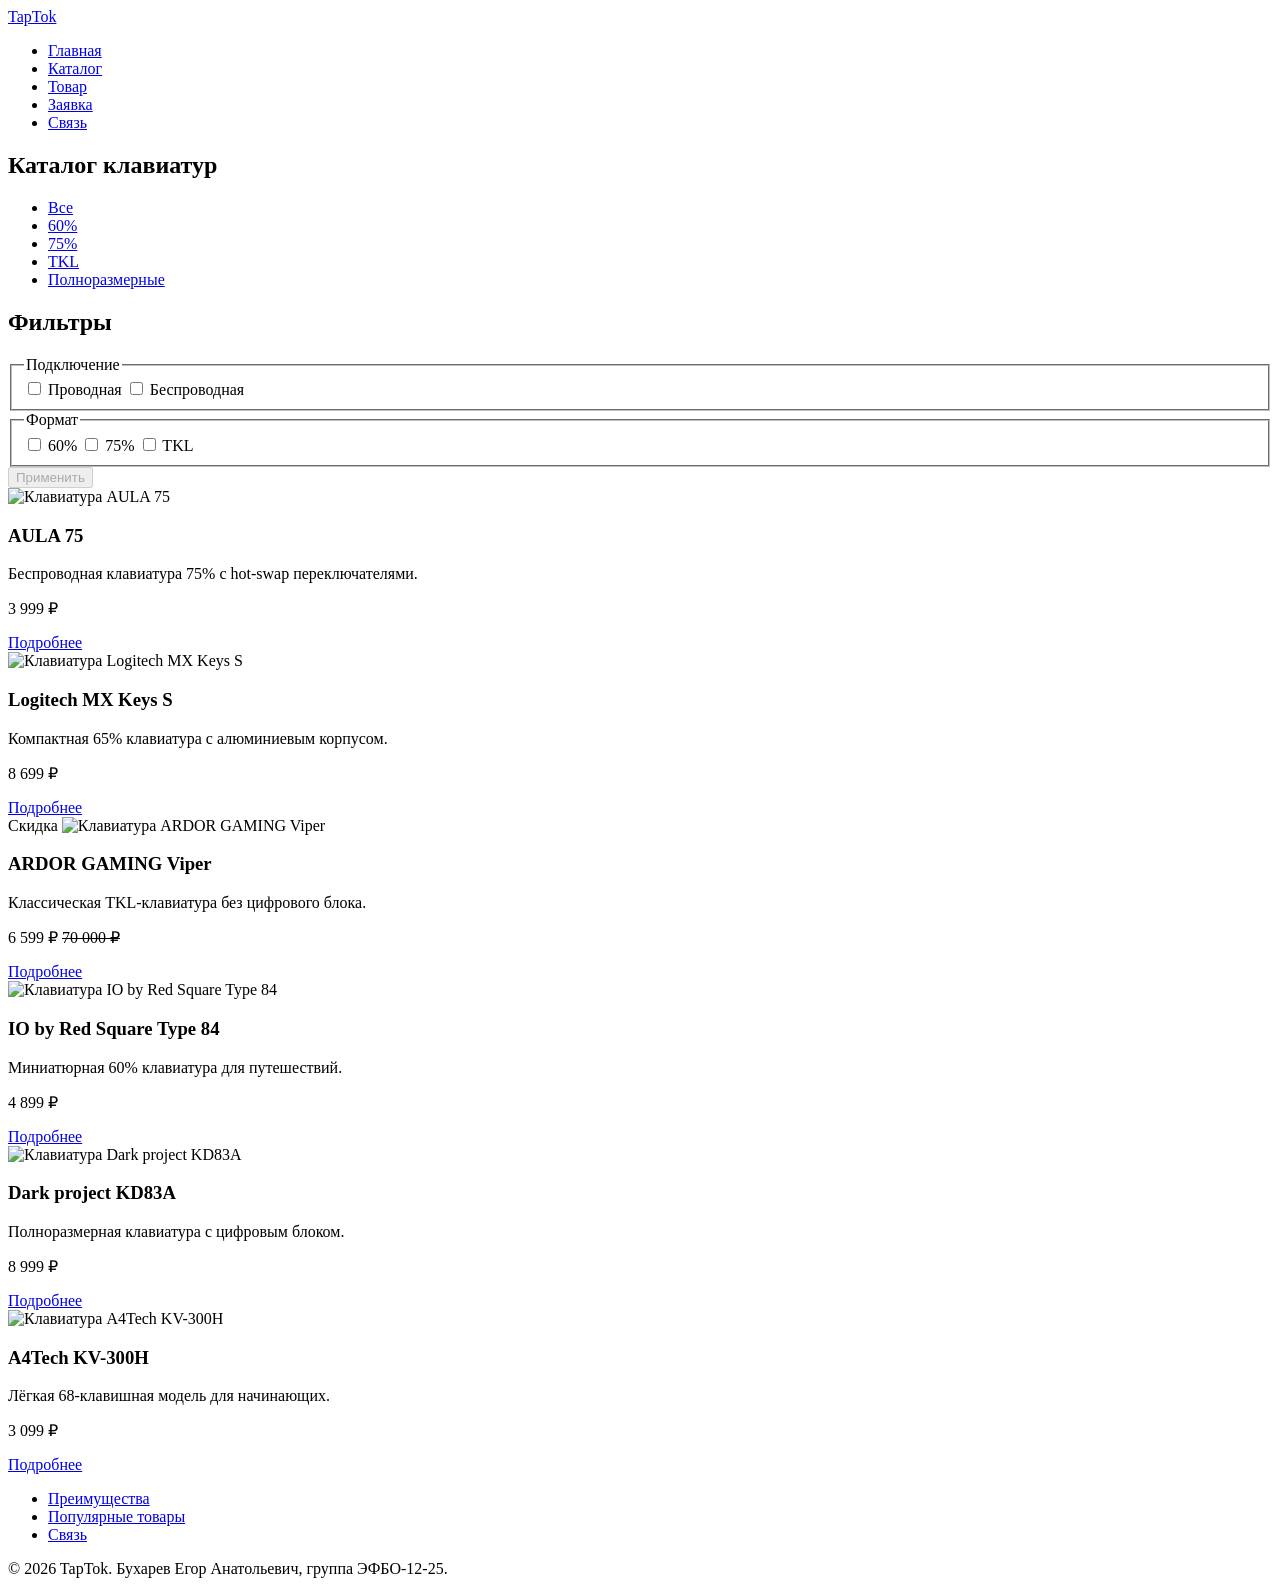
==== catalog.html @ 45977ce5 "Add files via upload" ====
<!DOCTYPE html>
<html lang="ru">
<head>
  <meta charset="UTF-8">
  <meta name="viewport" content="width=device-width, initial-scale=1.0">
  <title>Каталог — TapTok</title>
  <meta name="description" content="Каталог механических клавиатур TapTok.">
  <link rel="stylesheet" href="css/style.css">
</head>
<body>
  <header class="site-header">
    <div class="container site-header__inner">
      <a class="site-header__logo" href="index.html">TapTok</a>
      <nav class="site-nav">
        <ul class="site-nav__list">
          <li class="site-nav__item"><a class="site-nav__link" href="index.html">Главная</a></li>
          <li class="site-nav__item"><a class="site-nav__link site-nav__link--active" href="catalog.html">Каталог</a></li>
          <li class="site-nav__item"><a class="site-nav__link" href="product.html">Товар</a></li>
          <li class="site-nav__item"><a class="site-nav__link" href="order.html">Заявка</a></li>
          <li class="site-nav__item"><a class="site-nav__link" href="contacts.html">Связь</a></li>
        </ul>
      </nav>
    </div>
  </header>

  <main>
    <section class="section">
      <div class="container">
        <h1 class="section__title">Каталог клавиатур</h1>
        <ul class="categories">
          <li><a class="categories__link" href="catalog.html">Все</a></li>
          <li><a class="categories__link" href="catalog.html">60%</a></li>
          <li><a class="categories__link" href="catalog.html">75%</a></li>
          <li><a class="categories__link" href="catalog.html">TKL</a></li>
          <li><a class="categories__link" href="catalog.html">Полноразмерные</a></li>
        </ul>
        <div class="catalog-layout">
          <aside class="filter">
            <h2 class="filter__title">Фильтры</h2>
            <form action="#" method="get">
              <fieldset class="filter__group">
                <legend class="filter__legend">Подключение</legend>
                <label class="filter__label"><input type="checkbox" name="connection" value="wired"> Проводная</label>
                <label class="filter__label"><input type="checkbox" name="connection" value="wireless"> Беспроводная</label>
              </fieldset>
              <fieldset class="filter__group">
                <legend class="filter__legend">Формат</legend>
                <label class="filter__label"><input type="checkbox" name="size" value="60"> 60%</label>
                <label class="filter__label"><input type="checkbox" name="size" value="75"> 75%</label>
                <label class="filter__label"><input type="checkbox" name="size" value="tkl"> TKL</label>
              </fieldset>
              <button class="button" type="button" disabled>Применить</button>
            </form>
          </aside>
          <section class="catalog-layout__list">
            <div class="product-grid">
              <article class="product-card">
                <img class="product-card__image" src="images/AULA 75.jpg.webp" alt="Клавиатура AULA 75" width="420" height="220">
                <h3 class="product-card__title">AULA 75</h3>
                <p class="product-card__description">Беспроводная клавиатура 75% с hot-swap переключателями.</p>
                <p class="product-card__price">3 999 ₽</p>
                <a class="button product-card__button" href="product.html#aula-75">Подробнее</a>
              </article>
              <article class="product-card">
                <img class="product-card__image" src="images/Logitech MX Keys S.jpg" alt="Клавиатура Logitech MX Keys S" width="420" height="220">
                <h3 class="product-card__title">Logitech MX Keys S</h3>
                <p class="product-card__description">Компактная 65% клавиатура с алюминиевым корпусом.</p>
                <p class="product-card__price">8 699 ₽</p>
                <a class="button product-card__button" href="product.html#logitech-mx-keys-s">Подробнее</a>
              </article>
              <article class="product-card product-card--discount">
                <span class="product-card__badge product-card__badge--sale">Скидка</span>
                <img class="product-card__image" src="images/ARDOR GAMING Viper.jpg" alt="Клавиатура ARDOR GAMING Viper" width="420" height="220">
                <h3 class="product-card__title">ARDOR GAMING Viper</h3>
                <p class="product-card__description">Классическая TKL-клавиатура без цифрового блока.</p>
                <p class="product-card__price">6 599 ₽ <s class="product-card__price-old">70 000 ₽</s></p>
                <a class="button product-card__button" href="product.html#ardor-gaming-viper">Подробнее</a>
              </article>
              <article class="product-card">
                <img class="product-card__image" src="images/IO by Red Square Type 84.jpg" alt="Клавиатура IO by Red Square Type 84" width="420" height="220">
                <h3 class="product-card__title">IO by Red Square Type 84</h3>
                <p class="product-card__description">Миниатюрная 60% клавиатура для путешествий.</p>
                <p class="product-card__price">4 899 ₽</p>
                <a class="button product-card__button" href="product.html#io-red-square-type-84">Подробнее</a>
              </article>
              <article class="product-card">
                <img class="product-card__image" src="images/Dark project KD83A.jpg" alt="Клавиатура Dark project KD83A" width="420" height="220">
                <h3 class="product-card__title">Dark project KD83A</h3>
                <p class="product-card__description">Полноразмерная клавиатура с цифровым блоком.</p>
                <p class="product-card__price">8 999 ₽</p>
                <a class="button product-card__button" href="product.html#dark-project-kd83a">Подробнее</a>
              </article>
              <article class="product-card">
                <img class="product-card__image" src="images/A4Tech KV-300H.jpg" alt="Клавиатура A4Tech KV-300H" width="420" height="220">
                <h3 class="product-card__title">A4Tech KV-300H</h3>
                <p class="product-card__description">Лёгкая 68-клавишная модель для начинающих.</p>
                <p class="product-card__price">3 099 ₽</p>
                <a class="button product-card__button" href="product.html#a4tech-kv-300h">Подробнее</a>
              </article>
            </div>
          </section>
        </div>
      </div>
    </section>
  </main>

  <footer class="site-footer">
    <div class="container">
      <ul class="site-footer__list">
        <li><a class="site-footer__link" href="index.html#advantages">Преимущества</a></li>
        <li><a class="site-footer__link" href="index.html#popular">Популярные товары</a></li>
        <li><a class="site-footer__link" href="index.html#contacts">Связь</a></li>
      </ul>
      <p class="site-footer__copy">© 2026 TapTok. Бухарев Егор Анатольевич, группа ЭФБО-12-25.</p>
    </div>
  </footer>
</body>
</html>
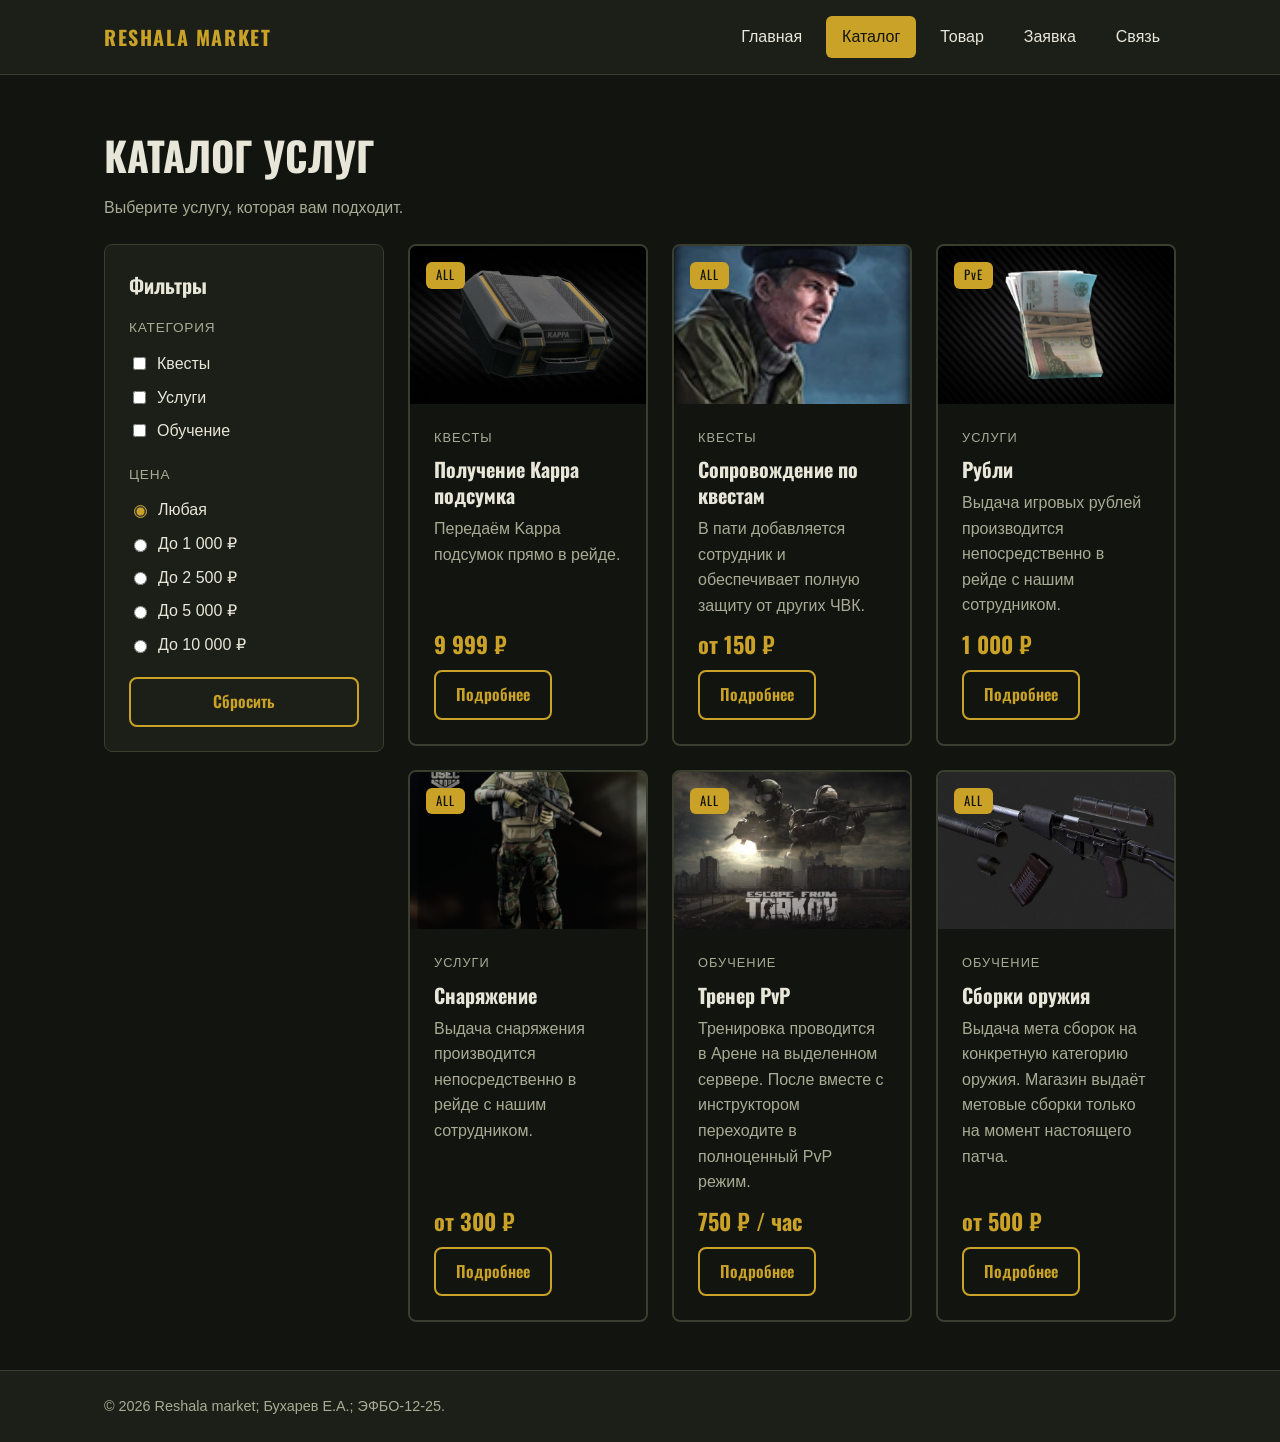
==== commit ac0f5c81: "Add files via upload" ====
--- a/catalog.html
+++ b/catalog.html
@@ -1,118 +1,372 @@
-<!DOCTYPE html>
-<html lang="ru">
-<head>
-  <meta charset="UTF-8">
-  <meta name="viewport" content="width=device-width, initial-scale=1.0">
-  <title>Каталог — TapTok</title>
-  <meta name="description" content="Каталог механических клавиатур TapTok.">
-  <link rel="stylesheet" href="css/style.css">
-</head>
-<body>
-  <header class="site-header">
-    <div class="container site-header__inner">
-      <a class="site-header__logo" href="index.html">TapTok</a>
-      <nav class="site-nav">
-        <ul class="site-nav__list">
-          <li class="site-nav__item"><a class="site-nav__link" href="index.html">Главная</a></li>
-          <li class="site-nav__item"><a class="site-nav__link site-nav__link--active" href="catalog.html">Каталог</a></li>
-          <li class="site-nav__item"><a class="site-nav__link" href="product.html">Товар</a></li>
-          <li class="site-nav__item"><a class="site-nav__link" href="order.html">Заявка</a></li>
-          <li class="site-nav__item"><a class="site-nav__link" href="contacts.html">Связь</a></li>
-        </ul>
-      </nav>
-    </div>
-  </header>
-
-  <main>
-    <section class="section">
-      <div class="container">
-        <h1 class="section__title">Каталог клавиатур</h1>
-        <ul class="categories">
-          <li><a class="categories__link" href="catalog.html">Все</a></li>
-          <li><a class="categories__link" href="catalog.html">60%</a></li>
-          <li><a class="categories__link" href="catalog.html">75%</a></li>
-          <li><a class="categories__link" href="catalog.html">TKL</a></li>
-          <li><a class="categories__link" href="catalog.html">Полноразмерные</a></li>
-        </ul>
-        <div class="catalog-layout">
-          <aside class="filter">
-            <h2 class="filter__title">Фильтры</h2>
-            <form action="#" method="get">
-              <fieldset class="filter__group">
-                <legend class="filter__legend">Подключение</legend>
-                <label class="filter__label"><input type="checkbox" name="connection" value="wired"> Проводная</label>
-                <label class="filter__label"><input type="checkbox" name="connection" value="wireless"> Беспроводная</label>
-              </fieldset>
-              <fieldset class="filter__group">
-                <legend class="filter__legend">Формат</legend>
-                <label class="filter__label"><input type="checkbox" name="size" value="60"> 60%</label>
-                <label class="filter__label"><input type="checkbox" name="size" value="75"> 75%</label>
-                <label class="filter__label"><input type="checkbox" name="size" value="tkl"> TKL</label>
-              </fieldset>
-              <button class="button" type="button" disabled>Применить</button>
-            </form>
-          </aside>
-          <section class="catalog-layout__list">
-            <div class="product-grid">
-              <article class="product-card">
-                <img class="product-card__image" src="images/AULA 75.jpg.webp" alt="Клавиатура AULA 75" width="420" height="220">
-                <h3 class="product-card__title">AULA 75</h3>
-                <p class="product-card__description">Беспроводная клавиатура 75% с hot-swap переключателями.</p>
-                <p class="product-card__price">3 999 ₽</p>
-                <a class="button product-card__button" href="product.html#aula-75">Подробнее</a>
-              </article>
-              <article class="product-card">
-                <img class="product-card__image" src="images/Logitech MX Keys S.jpg" alt="Клавиатура Logitech MX Keys S" width="420" height="220">
-                <h3 class="product-card__title">Logitech MX Keys S</h3>
-                <p class="product-card__description">Компактная 65% клавиатура с алюминиевым корпусом.</p>
-                <p class="product-card__price">8 699 ₽</p>
-                <a class="button product-card__button" href="product.html#logitech-mx-keys-s">Подробнее</a>
-              </article>
-              <article class="product-card product-card--discount">
-                <span class="product-card__badge product-card__badge--sale">Скидка</span>
-                <img class="product-card__image" src="images/ARDOR GAMING Viper.jpg" alt="Клавиатура ARDOR GAMING Viper" width="420" height="220">
-                <h3 class="product-card__title">ARDOR GAMING Viper</h3>
-                <p class="product-card__description">Классическая TKL-клавиатура без цифрового блока.</p>
-                <p class="product-card__price">6 599 ₽ <s class="product-card__price-old">70 000 ₽</s></p>
-                <a class="button product-card__button" href="product.html#ardor-gaming-viper">Подробнее</a>
-              </article>
-              <article class="product-card">
-                <img class="product-card__image" src="images/IO by Red Square Type 84.jpg" alt="Клавиатура IO by Red Square Type 84" width="420" height="220">
-                <h3 class="product-card__title">IO by Red Square Type 84</h3>
-                <p class="product-card__description">Миниатюрная 60% клавиатура для путешествий.</p>
-                <p class="product-card__price">4 899 ₽</p>
-                <a class="button product-card__button" href="product.html#io-red-square-type-84">Подробнее</a>
-              </article>
-              <article class="product-card">
-                <img class="product-card__image" src="images/Dark project KD83A.jpg" alt="Клавиатура Dark project KD83A" width="420" height="220">
-                <h3 class="product-card__title">Dark project KD83A</h3>
-                <p class="product-card__description">Полноразмерная клавиатура с цифровым блоком.</p>
-                <p class="product-card__price">8 999 ₽</p>
-                <a class="button product-card__button" href="product.html#dark-project-kd83a">Подробнее</a>
-              </article>
-              <article class="product-card">
-                <img class="product-card__image" src="images/A4Tech KV-300H.jpg" alt="Клавиатура A4Tech KV-300H" width="420" height="220">
-                <h3 class="product-card__title">A4Tech KV-300H</h3>
-                <p class="product-card__description">Лёгкая 68-клавишная модель для начинающих.</p>
-                <p class="product-card__price">3 099 ₽</p>
-                <a class="button product-card__button" href="product.html#a4tech-kv-300h">Подробнее</a>
-              </article>
-            </div>
-          </section>
-        </div>
-      </div>
-    </section>
-  </main>
-
-  <footer class="site-footer">
-    <div class="container">
-      <ul class="site-footer__list">
-        <li><a class="site-footer__link" href="index.html#advantages">Преимущества</a></li>
-        <li><a class="site-footer__link" href="index.html#popular">Популярные товары</a></li>
-        <li><a class="site-footer__link" href="index.html#contacts">Связь</a></li>
-      </ul>
-      <p class="site-footer__copy">© 2026 TapTok. Бухарев Егор Анатольевич, группа ЭФБО-12-25.</p>
-    </div>
-  </footer>
-</body>
-</html>
+<!doctype html>
+<html lang="ru">
+  <head>
+    <meta charset="UTF-8" />
+    <meta name="viewport" content="width=device-width, initial-scale=1.0" />
+    <title>Каталог — Reshala market</title>
+    <meta
+      name="description"
+      content="Каталог услуг для игроков Escape from Tarkov"
+    />
+    <!--показываем где брать стиль css и добавляем шрифты-->
+    <link rel="preconnect" href="https://fonts.googleapis.com" />
+    <link rel="preconnect" href="https://fonts.gstatic.com" crossorigin />
+    <link
+      href="https://fonts.googleapis.com/css2?family=Oswald:wght@500;700&display=swap"
+      rel="stylesheet"
+    />
+    <!--подключаем шрифт Oswald размр: 500*700-->
+    <link rel="stylesheet" href="css/style.css" />
+    <link rel="icon" href="images/favicon.svg" type="image/svg+xml" />
+  </head>
+  <body>
+    <!--создаём шапку сайта-->
+    <header class="site-header">
+      <div class="site-header__inner">
+        <a class="site-header__logo" href="index.html">Reshala market</a>
+        <nav class="site-nav" aria-label="Основное меню">
+          <!--лист пунктов меню-->
+          <ul class="site-nav__list">
+            <li class="site-nav__item">
+              <a class="site-nav__link" href="index.html">Главная</a>
+            </li>
+            <li class="site-nav__item">
+              <a class="site-nav__link site-nav__link--active" href="catalog.html" aria-current="page">Каталог</a>
+            </li>
+            <li class="site-nav__item">
+              <a class="site-nav__link" href="product.html">Товар</a>
+            </li>
+            <li class="site-nav__item">
+              <a class="site-nav__link" href="order.html">Заявка</a>
+            </li>
+            <li class="site-nav__item">
+              <a class="site-nav__link" href="contacts.html">Связь</a>
+            </li>
+          </ul>
+        </nav>
+      </div>
+    </header>
+
+    <main>
+      <section class="page-header">
+        <div class="page-container">
+          <h1 class="page-header__title">Каталог услуг</h1>
+          <p class="page-header__lead">
+            Выберите услугу, которая вам подходит.
+          </p>
+        </div>
+      </section>
+      <!-- фильтры -->
+      <div class="page-container">
+        <div class="catalog-layout">
+          <aside class="catalog-filters" aria-label="Фильтры каталога">
+            <h2 class="catalog-filters__title">Фильтры</h2>
+            <form action="#" method="get">
+              <fieldset class="catalog-filters__group">
+                <legend class="catalog-filters__legend">Категория</legend>
+                <label class="catalog-filters__option" for="filter-quests">
+                  <input
+                    class="catalog-filters__input"
+                    type="checkbox"
+                    id="filter-quests"
+                    name="category"
+                    value="quests"
+                  />
+                  Квесты
+                </label>
+                <label class="catalog-filters__option" for="filter-services">
+                  <input
+                    class="catalog-filters__input"
+                    type="checkbox"
+                    id="filter-services"
+                    name="category"
+                    value="services"
+                  />
+                  Услуги
+                </label>
+                <label class="catalog-filters__option" for="filter-study">
+                  <input
+                    class="catalog-filters__input"
+                    type="checkbox"
+                    id="filter-study"
+                    name="category"
+                    value="study"
+                  />
+                  Обучение
+                </label>
+              </fieldset>
+
+              <fieldset class="catalog-filters__group">
+                <legend class="catalog-filters__legend">Цена</legend>
+                <label class="catalog-filters__option" for="price-any">
+                  <input
+                    class="catalog-filters__input"
+                    type="radio"
+                    id="price-any"
+                    name="price"
+                    value="any"
+                    checked
+                  />
+                  Любая
+                </label>
+                <label class="catalog-filters__option" for="price-low">
+                  <input
+                    class="catalog-filters__input"
+                    type="radio"
+                    id="price-low"
+                    name="price"
+                    value="1000"
+                  />
+                  До 1 000 ₽
+                </label>
+                <label class="catalog-filters__option" for="price-med">
+                  <input
+                    class="catalog-filters__input"
+                    type="radio"
+                    id="price-med"
+                    name="price"
+                    value="2500"
+                  />
+                  До 2 500 ₽
+                </label>
+                <label class="catalog-filters__option" for="price-highh">
+                  <input
+                    class="catalog-filters__input"
+                    type="radio"
+                    id="price-highh"
+                    name="price"
+                    value="5000"
+                  />
+                  До 5 000 ₽
+                </label>
+                <label class="catalog-filters__option" for="price-vhigh">
+                  <input
+                    class="catalog-filters__input"
+                    type="radio"
+                    id="price-vhigh"
+                    name="price"
+                    value="10000"
+                  />
+                  До 10 000 ₽
+                </label>
+              </fieldset>
+
+              <div class="catalog-filters__actions">
+                <button class="button button--secondary" type="reset">
+                  Сбросить
+                </button>
+              </div>
+            </form>
+          </aside>
+
+          <div class="catalog-products">
+            <ul class="product-grid product-grid--catalog">
+              <!-- квесты --------------------------------------------------------------------- -->
+              <li
+                class="product-grid__item"
+                data-category="quests"
+                data-price="9999"
+              >
+                <article class="product-card">
+                  <span class="product-card__badge">ALL</span>
+                  <img
+                    class="product-card__image"
+                    src="images/kappa.jpg"
+                    alt="Контейнер Kappa"
+                    width="640"
+                    height="360"
+                    loading="lazy"
+                  />
+                  <div class="product-card__body">
+                    <p class="product-card__category">Квесты</p>
+                    <h3 class="product-card__title">
+                      Получение Kappa подсумка
+                    </h3>
+                    <p class="product-card__description">
+                      Передаём Kappa подсумок прямо в рейде.
+                    </p>
+                    <p class="product-card__price">9 999 ₽</p>
+                    <a
+                      class="button button--secondary product-card__button"
+                      href="product.html#kappa"
+                      >Подробнее</a
+                    >
+                  </div>
+                </article>
+              </li>
+
+              <li
+                class="product-grid__item"
+                data-category="quests"
+                data-price="150"
+              >
+                <article class="product-card">
+                  <span class="product-card__badge">ALL</span>
+                  <img
+                    class="product-card__image"
+                    src="images/quest_store.png"
+                    alt="Смотритель, проводник по квестам"
+                    width="640"
+                    height="360"
+                    loading="lazy"
+                  />
+                  <div class="product-card__body">
+                    <p class="product-card__category">Квесты</p>
+                    <h3 class="product-card__title">Сопровождение по квестам</h3>
+                    <p class="product-card__description">
+                      В пати добавляется сотрудник и обеспечивает полную защиту
+                      от других ЧВК.
+                    </p>
+                    <p class="product-card__price">от 150 ₽</p>
+                    <a
+                      class="button button--secondary product-card__button"
+                      href="product.html#quests"
+                      >Подробнее</a
+                    >
+                  </div>
+                </article>
+              </li>
+              <!-- услуги ------------------------------------------------------------------------- -->
+              <li
+                class="product-grid__item"
+                data-category="services"
+                data-price="1000"
+              >
+                <article class="product-card">
+                  <span class="product-card__badge">PvE</span>
+                  <img
+                    class="product-card__image"
+                    src="images/rub.png"
+                    alt="Рублики"
+                    width="640"
+                    height="360"
+                    loading="lazy"
+                  />
+                  <div class="product-card__body">
+                    <p class="product-card__category">Услуги</p>
+                    <h3 class="product-card__title">Рубли</h3>
+                    <p class="product-card__description">
+                      Выдача игровых рублей производится непосредственно в рейде
+                      с нашим сотрудником.
+                    </p>
+                    <p class="product-card__price">1 000 ₽</p>
+                    <a
+                      class="button button--secondary product-card__button"
+                      href="product.html#rubles"
+                      >Подробнее</a
+                    >
+                  </div>
+                </article>
+              </li>
+
+              <li
+                class="product-grid__item"
+                data-category="services"
+                data-price="300"
+              >
+                <article class="product-card">
+                  <span class="product-card__badge">ALL</span>
+                  <img
+                    class="product-card__image"
+                    src="images/gear.png"
+                    alt="Гиры"
+                    width="640"
+                    height="360"
+                    loading="lazy"
+                  />
+                  <div class="product-card__body">
+                    <p class="product-card__category">Услуги</p>
+                    <h3 class="product-card__title">Снаряжение</h3>
+                    <p class="product-card__description">
+                      Выдача снаряжения производится непосредственно в рейде с
+                      нашим сотрудником.
+                    </p>
+                    <p class="product-card__price">от 300 ₽</p>
+                    <a
+                      class="button button--secondary product-card__button"
+                      href="product.html#gear"
+                      >Подробнее</a
+                    >
+                  </div>
+                </article>
+              </li>
+              <!-- обучение ---------------------------------------------------------------------- -->
+              <li
+                class="product-grid__item"
+                data-category="study"
+                data-price="750"
+              >
+                <article class="product-card">
+                  <span class="product-card__badge">ALL</span>
+                  <img
+                    class="product-card__image"
+                    src="images/pvp.jpg"
+                    alt="PvP"
+                    width="640"
+                    height="360"
+                    loading="lazy"
+                  />
+                  <div class="product-card__body">
+                    <p class="product-card__category">Обучение</p>
+                    <h3 class="product-card__title">Тренер PvP</h3>
+                    <p class="product-card__description">
+                      Тренировка проводится в Арене на выделенном сервере. После вместе с инструктором переходите в полноценный PvP режим.
+                    </p>
+                    <p class="product-card__price">750 ₽ / час</p>
+                    <a
+                      class="button button--secondary product-card__button"
+                      href="product.html#pvp"
+                      >Подробнее</a
+                    >
+                  </div>
+                </article>
+              </li>
+
+              <li
+                class="product-grid__item"
+                data-category="study"
+                data-price="500"
+              >
+                <article class="product-card">
+                  <span class="product-card__badge">ALL</span>
+                  <img
+                    class="product-card__image"
+                    src="images/gun.jpeg"
+                    alt="сборки"
+                    width="640"
+                    height="360"
+                    loading="lazy"
+                  />
+                  <div class="product-card__body">
+                    <p class="product-card__category">Обучение</p>
+                    <h3 class="product-card__title">Сборки оружия</h3>
+                    <p class="product-card__description">
+                      Выдача мета сборок на конкретную категорию оружия. Магазин
+                      выдаёт метовые сборки только на момент настоящего патча.
+                    </p>
+                    <p class="product-card__price">от 500 ₽</p>
+                    <a
+                      class="button button--secondary product-card__button"
+                      href="product.html#builds"
+                      >Подробнее</a
+                    >
+                  </div>
+                </article>
+              </li>
+            </ul>
+          </div>
+        </div>
+      </div>
+    </main>
+
+    <footer class="site-footer">
+      <!--подвал-->
+      <div class="site-footer__inner">
+        <p class="site-footer__text">
+          © 2026 Reshala market; Бухарев Е.А.; ЭФБО-12-25.
+        </p>
+      </div>
+    </footer>
+    <script src="js/main.js"></script>
+  </body>
+</html>
--- a/css/style.css
+++ b/css/style.css
@@ -0,0 +1,868 @@
+:root {
+  --color-bg: #12140f;
+  --color-surface: #1c1f17;
+  --color-text: #e8e6d9;
+  --color-primary: #c9a227;
+  --color-primary-dark: #a88519;
+  --color-on-primary: #12140f;
+  --color-border: #3a3e2e;
+  --color-muted: #a9ab95;
+  --color-danger: #c0392b;
+  --space-sm: 8px;
+  --space-md: 16px;
+  --space-lg: 24px;
+  --space-xl: 48px;
+  --radius-sm: 6px;
+  --radius-md: 8px;
+  --font-heading: "Oswald", "Arial Narrow", sans-serif;
+}
+
+*,
+*::before,
+*::after {
+  box-sizing: border-box;
+}
+/*растягиваем пространство меж шапкой и подвалом*/
+main {
+  flex: 1;
+}
+
+body {
+  display: flex;
+  flex-direction: column; /*выстовляем flex-ы в колонку*/
+  min-height: 100vh;
+  margin: 0;
+  font-family: Arial, sans-serif;
+  line-height: 1.6;
+  background-color: var(--color-bg);
+  color: var(--color-text);
+}
+
+a {
+  color: var(--color-primary);
+}
+/* видимый контур у любой ссылки при выборе клавишей Tab */
+a:focus-visible {
+  outline: 2px solid var(--color-primary);
+  outline-offset: 3px;
+}
+/* шрифт для заголовков, кнопок */
+h1,
+h2,
+h3,
+.site-header__logo,
+.button {
+  font-family: var(--font-heading);
+}
+/*шапка*/
+.site-header {
+  background-color: var(--color-surface);
+  border-bottom: 1px solid var(--color-border); /*разделительная линия меж шапкой и основной стр*/
+}
+
+.site-header__inner {
+  display: flex;
+  flex-wrap: wrap;
+  align-items: center;
+  justify-content: space-between; /*раскидываем по краям(лого слева, меню справа)*/
+  gap: var(--space-lg);
+  max-width: 1120px;
+  margin: 0 auto;
+  padding: var(--space-md) var(--space-lg);
+}
+/*создаём лого*/
+.site-header__logo {
+  font-size: 1.25rem;
+  font-weight: 800;
+  text-transform: uppercase; /*все буквы заглавные*/
+  letter-spacing: 0.08em;
+  text-decoration: none; /*убираем подчёркивание у ссылки*/
+}
+/*разделы*/
+.site-nav__list {
+  display: flex; /*пункты меню в одну строчку*/
+  flex-wrap: wrap;
+  gap: var(--space-sm);
+  margin: 0;
+  padding: 0;
+  list-style: none; /*убираем маркеры списка*/
+}
+/*ссылки разделов*/
+.site-nav__link {
+  display: block; /*превращаем ссылку в блок: отступы со всех сторон + область нажатия больше*/
+  padding: var(--space-sm) var(--space-md);
+  border-radius: var(--radius-sm); /*скруглённый радиус блока*/
+  color: var(--color-text);
+  text-decoration: none;
+}
+/*hover - состояние, когда курсор над элементом*/
+.site-nav__link:hover {
+  background-color: var(--color-primary);
+  color: var(--color-on-primary);
+}
+/*оформление подвала*/
+.site-footer {
+  background-color: var(--color-surface);
+  border-top: 1px solid var(--color-border); /*полоска меж main и подвалом*/
+}
+/*выравнивание подвала и оформление*/
+.site-footer__inner {
+  max-width: 1120px;
+  margin: 0 auto;
+  padding: var(--space-lg); /*даём пространство*/
+  display: flex; /* текст и меню в одну строку */
+  flex-wrap: wrap;
+  align-items: center;
+  justify-content: space-between;
+}
+/*шаманим над текстом в подвале */
+.site-footer__text {
+  margin: 0;
+  color: var(--color-muted);
+  font-size: 0.9rem; /*размер текста*/
+}
+/* список ссылок в подвале */
+.site-footer__list {
+  display: flex;
+  flex-wrap: wrap;
+  gap: var(--space-md);
+  margin: 0;
+  padding: 0;
+  list-style: none;
+}
+
+.site-footer__link {
+  color: var(--color-muted);
+  text-decoration: none;
+}
+
+.site-footer__link:hover {
+  color: var(--color-primary);
+  text-decoration: underline;
+}
+/* плавная прокрутка к якорям */
+html {
+  scroll-behavior: smooth;
+}
+/* общий контейнер */
+.page-container {
+  max-width: 1120px;
+  margin: 0 auto;
+  padding: 0 var(--space-lg);
+}
+
+.hero__title {
+  max-width: 680px;
+  margin: 0 0 var(--space-md);
+  font-size: 3rem;
+  font-weight: 700;
+  line-height: 1.2;
+  text-transform: uppercase; /* все буквы заглавные */
+  letter-spacing: 0.02em;
+}
+
+.hero__text {
+  max-width: 560px;
+  margin: 0 0 var(--space-lg);
+  color: var(--color-muted);
+  font-size: 1.1rem;
+}
+/* flexbox */
+.hero__actions {
+  display: flex;
+  flex-wrap: wrap; /* кнопки переносятся, если не хватает места */
+  gap: var(--space-md);
+}
+/* кнопки */
+.button {
+  display: inline-block;
+  padding: 10px 20px;
+  border: 2px solid var(--color-primary);
+  border-radius: var(--radius-md);
+  font-size: 1rem;
+  line-height: 1.6;
+  font-weight: 600;
+  transition:
+    background-color 0.4s ease,
+    color 0.2s ease;
+  text-decoration: none;
+  cursor: pointer;
+}
+/* кнопка без заливки */
+.button--secondary {
+  background-color: transparent;
+  color: var(--color-primary);
+}
+
+.button--secondary:hover {
+  background-color: var(--color-primary);
+  color: var(--color-on-primary);
+}
+/* видимый фокус при навигации клавишей Tab */
+.button:focus-visible {
+  outline: 2px solid var(--color-text);
+  outline-offset: 3px;
+}
+.hero {
+  position: relative; /*делает блок основным местом отч=счёта для элементов с absolute*/
+  overflow: hidden; /*обрезка всего, что не входит в блок*/
+  padding: 120px 0; /*размер блока*/
+  background-color: var(--color-bg); /*на всякий, если видео не загрузит*/
+  border-bottom: 1px solid var(--color-border);
+}
+/* выравнивание и рястягиваем видео */
+.hero__video {
+  position: absolute;
+  top: 0;
+  left: 0;
+  z-index: 0;
+  width: 100%;
+  height: 100%;
+  object-fit: cover; /*обрезка лишнего и заполняет всю область*/
+}
+/*создаём виртуальный блок для затемнения видео*/
+.hero::before {
+  content: "";
+  position: absolute;
+  inset: 0;
+  z-index: 1;
+  background: linear-gradient(
+    90deg,
+    rgba(18, 20, 15, 0.92) 0%,
+    /*затемнение видео*/ rgba(18, 20, 15, 0.6) 60%,
+    rgba(18, 20, 15, 0.3) 100%
+  );
+}
+/* слой главного текста hero */
+.hero__content {
+  position: relative;
+  z-index: 2;
+}
+/* обычный раздел страницы */
+.section {
+  padding: var(--space-xl) 0;
+}
+
+.section__title {
+  margin: 0 0 var(--space-sm);
+  font-size: 2rem;
+  text-transform: uppercase; /*капс*/
+}
+
+.section__lead {
+  margin: 0 0 var(--space-lg);
+  color: var(--color-muted);
+}
+/* сетка карточек преимуществ */
+.advantages {
+  display: grid;
+  grid-template-columns: repeat(auto-fit, minmax(350px, 1fr));
+  gap: var(--space-lg);
+  margin: 0;
+  padding: 0;
+  list-style: none;
+}
+/* блок карточки преимущества */
+.advantage {
+  padding: var(--space-lg);
+  border: 1px solid var(--color-border); /* тонкая рамка */
+  border-top: 3px solid var(--color-primary);
+  border-radius: var(--radius-md); /* скругление углов */
+  background-color: var(--color-surface);
+}
+/*отступы внутри блока*/
+.advantage__title {
+  margin: 0 0 var(--space-sm);
+  font-size: 1.25rem;
+}
+/*убираем отступы текста*/
+.advantage__text {
+  margin: 0;
+  color: var(--color-muted);
+}
+/* вариант раздела с другим фоном */
+.section--alt {
+  background-color: var(--color-surface);
+  border-block: 1px solid var(--color-border);
+}
+/* сетка карточек услуг */
+.product-grid {
+  display: grid;
+  grid-template-columns: repeat(auto-fill, minmax(280px, 1fr));
+  gap: var(--space-lg);
+  margin: 0;
+  padding: 0;
+  list-style: none;
+}
+/* сетка карточек в каталоге */
+.product-grid--catalog {
+  grid-template-columns: repeat(auto-fill, minmax(220px, 1fr));
+}
+/* пункт списка тянется на всю высоту ячейки сетки */
+.product-grid__item {
+  display: flex;
+}
+/* карточка услуги */
+.product-card {
+  position: relative; /* точка отсчёта для бейджа */
+  display: flex;
+  flex-direction: column; /* картинка сверху, текст под ней */
+  width: 100%;
+  overflow: hidden; /* углы картинки обрезаются по скруглению карточки */
+  border: 2px solid var(--color-border);
+  border-radius: var(--radius-md);
+  background-color: var(--color-bg);
+  transition:
+    transform 0.4s ease,
+    border-color 0.2s ease;
+}
+
+.product-card:hover {
+  transform: translateY(-4px);
+  border-color: var(--color-primary);
+}
+
+.product-card__image {
+  width: 100%;
+  height: auto;
+  aspect-ratio: 3 / 2;
+  object-fit: cover;
+}
+
+.product-card__body {
+  display: flex;
+  flex: 1;
+  flex-direction: column;
+  gap: var(--space-sm);
+  padding: var(--space-lg);
+}
+
+.product-card__category {
+  margin: 0;
+  color: var(--color-muted);
+  font-size: 0.8rem;
+  text-transform: uppercase;
+  letter-spacing: 0.08em;
+}
+
+.product-card__title {
+  margin: 0;
+  font-size: 1.25rem;
+  line-height: 1.3;
+}
+
+.product-card__description {
+  flex: 1;
+  margin: 0;
+  color: var(--color-muted);
+}
+
+.product-card__price {
+  margin: 0;
+  color: var(--color-primary);
+  font-family: var(--font-heading);
+  font-size: 1.4rem;
+  font-weight: 700;
+}
+
+.product-card__button {
+  align-self: flex-start;
+}
+/* бейдж поверх картинки */
+.product-card__badge {
+  position: absolute; /* вынимаем из потока, ставим по координатам */
+  top: var(--space-md); /* 16px от верха карточки */
+  left: var(--space-md); /* 16px от левого края */
+  z-index: 2;
+  padding: 3px 10px;
+  border-radius: var(--radius-sm);
+  background-color: var(--color-primary);
+  color: var(--color-on-primary);
+  font-family: var(--font-heading);
+  font-size: 0.8rem;
+  letter-spacing: 0.08em;
+}
+/* блок контактов */
+.contact-box {
+  display: flex;
+  flex-wrap: wrap;
+  align-items: center; /* центрируем */
+  justify-content: space-between; /* текст слева, кнопка справа */
+  gap: var(--space-md);
+  padding: var(--space-lg);
+  border: 1px solid var(--color-border);
+  border-left: 3px solid var(--color-primary);
+  border-radius: var(--radius-md);
+  background-color: var(--color-surface);
+}
+
+.contact-box__text {
+  margin: 0;
+  color: var(--color-muted);
+}
+/* каталог --------------------------------------------------------------------------------------*/
+/* заголовок внутренней страницы */
+.page-header {
+  padding: var(--space-xl) 0 var(--space-lg);
+}
+
+.page-header__title {
+  margin: 0 0 var(--space-sm);
+  font-size: 2.5rem;
+  text-transform: uppercase;
+}
+
+.page-header__lead {
+  margin: 0;
+  color: var(--color-muted);
+}
+
+.site-nav__link--active {
+  background-color: var(--color-primary);
+  color: var(--color-on-primary);
+}
+
+.catalog-layout {
+  display: grid;
+  grid-template-columns: 280px minmax(0, 1fr);
+  grid-template-areas: "filters products";
+  gap: var(--space-lg);
+  align-items: start;
+  padding-bottom: var(--space-xl);
+}
+
+.catalog-filters {
+  grid-area: filters;
+  position: sticky;
+  top: var(--space-lg);
+  padding: var(--space-lg);
+  border: 1px solid var(--color-border);
+  border-radius: var(--radius-md);
+  background-color: var(--color-surface);
+}
+
+.catalog-products {
+  grid-area: products;
+}
+
+.catalog-filters__title {
+  margin: 0 0 var(--space-md);
+  font-size: 1.25rem;
+}
+
+.catalog-filters__group {
+  margin: 0 0 var(--space-md);
+  padding: 0;
+  border: 0;
+}
+
+.catalog-filters__legend {
+  margin-bottom: var(--space-sm);
+  padding: 0;
+  color: var(--color-muted);
+  font-size: 0.85rem;
+  text-transform: uppercase;
+  letter-spacing: 0.06em;
+}
+
+.catalog-filters__option {
+  display: flex;
+  align-items: center;
+  gap: var(--space-sm);
+  padding: 4px 0;
+  cursor: pointer;
+}
+
+.catalog-filters__input {
+  accent-color: var(--color-primary);
+}
+
+.catalog-filters__actions {
+  display: flex;
+  flex-direction: column;
+  gap: var(--space-sm);
+}
+/* неактивная кнопка */
+button:disabled,
+.button--disabled {
+  opacity: 0.6; /* бледнее обычной */
+  cursor: not-allowed; /* курсор «запрещено» */
+}
+
+/* у неактивной кнопки не должно быть эффекта наведения */
+.button:disabled:hover {
+  background-color: transparent;
+  color: var(--color-primary);
+}
+/* хлебные крошки ------------------------------------------------------------------------------------------------------ */
+.breadcrumbs {
+  padding: var(--space-md) 0;
+  font-size: 0.9rem;
+}
+
+.breadcrumbs__list {
+  display: flex;
+  flex-wrap: wrap;
+  gap: var(--space-sm);
+  margin: 0;
+  padding: 0;
+  list-style: none;
+}
+
+.breadcrumbs__item + .breadcrumbs__item::before {
+  content: "/";
+  margin-right: var(--space-sm);
+  color: var(--color-muted);
+}
+
+.breadcrumbs__link {
+  color: var(--color-muted);
+}
+
+.breadcrumbs__link:hover {
+  color: var(--color-primary);
+}
+
+.breadcrumbs__current {
+  color: var(--color-text);
+}
+/* страница товара */
+.product-page {
+  display: grid;
+  grid-template-columns: minmax(0, 1fr) minmax(0, 1fr);
+  gap: var(--space-xl);
+  align-items: center;
+  padding: var(--space-lg) 0 var(--space-xl);
+}
+
+.product-page__image {
+  width: 100%;
+  height: auto;
+  border: 2px solid var(--color-border);
+  border-radius: var(--radius-md);
+}
+
+.product-page__category {
+  margin: 0 0 var(--space-sm);
+  color: var(--color-muted);
+  font-size: 0.85rem;
+  text-transform: uppercase;
+  letter-spacing: 0.08em;
+}
+
+.product-page__title {
+  margin: 0 0 var(--space-md);
+  font-size: 2.2rem;
+  line-height: 1.2;
+  text-transform: uppercase;
+}
+
+.product-page__description {
+  margin: 0 0 var(--space-md);
+  color: var(--color-muted);
+}
+
+.product-page__features {
+  margin: 0 0 var(--space-lg);
+  padding-left: var(--space-lg); /* оставляем место для маркеров списка */
+  color: var(--color-muted);
+}
+
+.product-page__price {
+  margin: 0 0 var(--space-lg);
+  color: var(--color-primary);
+  font-family: var(--font-heading);
+  font-size: 2rem;
+  font-weight: 700;
+}
+
+.product-page__actions {
+  display: flex;
+  flex-wrap: wrap;
+  gap: var(--space-md);
+}
+/* товар ------------------------------------------------------------------------------------------------ */
+/* линия между соседними товарами */
+.product-page + .product-page {
+  padding-top: var(--space-xl);
+  border-top: 1px solid var(--color-border);
+}
+/* форма заявки ----------------------------------------------------------------------------------------- */
+.order-form {
+  display: flex;
+  flex-direction: column;
+  gap: var(--space-md);
+  max-width: 560px;
+  padding: var(--space-lg);
+  border: 1px solid var(--color-border);
+  border-radius: var(--radius-md);
+  background-color: var(--color-surface);
+}
+
+.order-form__field {
+  display: flex;
+  flex-direction: column;
+  gap: var(--space-sm);
+}
+
+.order-form__label {
+  color: var(--color-muted);
+  font-size: 0.85rem;
+  text-transform: uppercase;
+  letter-spacing: 0.06em;
+}
+
+.order-form__input {
+  padding: 10px var(--space-md);
+  border: 1px solid var(--color-border);
+  border-radius: var(--radius-sm);
+  background-color: var(--color-bg);
+  color: var(--color-text);
+  font-family: inherit;
+  font-size: 1rem;
+}
+
+.order-form__input::placeholder {
+  color: var(--color-muted);
+  opacity: 0.6;
+}
+
+.order-form__input:focus-visible {
+  outline: 2px solid var(--color-primary);
+  outline-offset: 2px;
+}
+
+.order-form__input {
+  width: 100%;
+}
+
+textarea.order-form__input {
+  resize: vertical;
+}
+
+.order-form__group {
+  margin: 0;
+  padding: 0;
+  border: 0;
+}
+
+.order-form__legend {
+  margin-bottom: var(--space-sm);
+  padding: 0;
+  color: var(--color-muted);
+  font-size: 0.85rem;
+  text-transform: uppercase;
+  letter-spacing: 0.06em;
+}
+
+.order-form__option {
+  display: flex;
+  align-items: center;
+  gap: var(--space-sm);
+  padding: 4px 0;
+  cursor: pointer;
+}
+
+.order-form__radio {
+  accent-color: var(--color-primary);
+}
+
+/* кнопка с заливкой */
+.button--primary {
+  background-color: var(--color-primary);
+  color: var(--color-on-primary);
+}
+
+.button--primary:hover {
+  background-color: var(--color-primary-dark);
+  border-color: var(--color-primary-dark);
+}
+
+.order-form__options {
+  display: flex;
+  flex-wrap: wrap;
+  gap: var(--space-sm) var(--space-lg);
+}
+
+/* checkbox */
+.order-form__checkbox {
+  accent-color: var(--color-primary);
+}
+
+.order-form__consent {
+  align-items: flex-start;
+  color: var(--color-muted);
+  font-size: 0.9rem;
+}
+
+.order-form__consent .order-form__checkbox {
+  margin-top: 4px;
+}
+
+/* модальное окно ----------------------------------------------------------------------------------- */
+.modal {
+  position: fixed;
+  inset: 0;
+  z-index: 100;
+  display: none;
+  align-items: center;
+  justify-content: center;
+  padding: var(--space-md);
+  background-color: rgba(18, 20, 15, 0.85);
+}
+
+.modal:target {
+  display: flex;
+}
+
+.modal__box {
+  width: 100%;
+  max-width: 440px;
+  padding: var(--space-lg);
+  border: 1px solid var(--color-border);
+  border-top: 3px solid var(--color-primary);
+  border-radius: var(--radius-md);
+  background-color: var(--color-surface);
+}
+
+.modal__title {
+  margin: 0 0 var(--space-sm);
+  font-size: 1.5rem;
+  text-transform: uppercase;
+}
+
+.modal__text {
+  margin: 0 0 var(--space-lg);
+  color: var(--color-muted);
+}
+
+/* контакты ------------------------------------------------------------------------------------------ */
+.contacts-grid {
+  display: grid;
+  grid-template-columns: repeat(auto-fit, minmax(240px, 1fr));
+  gap: var(--space-lg);
+  margin: 0;
+  padding: 0;
+  list-style: none;
+}
+
+.contact-card {
+  padding: var(--space-lg);
+  border: 1px solid var(--color-border);
+  border-top: 3px solid var(--color-primary);
+  border-radius: var(--radius-md);
+  background-color: var(--color-surface);
+}
+
+.contact-card__title {
+  margin: 0 0 var(--space-sm);
+  color: var(--color-muted);
+  font-size: 0.85rem;
+  text-transform: uppercase;
+  letter-spacing: 0.08em;
+}
+
+.contact-card__link {
+  font-family: var(--font-heading);
+  font-size: 1.25rem;
+  text-decoration: none;
+  overflow-wrap: anywhere;
+}
+
+.contact-card__link:hover {
+  text-decoration: underline;
+}
+
+.contact-card__text {
+  margin: 0;
+  font-family: var(--font-heading);
+  font-size: 1.25rem;
+}
+
+.contacts-grid + .contact-box {
+  margin-top: var(--space-xl);
+}
+
+/* адаптивность для телефонов ----------------------------------------------------------------------------- */
+@media (max-width: 767px) {
+  /* общее для внутренних страниц */
+  .page-header__title {
+    font-size: 1.8rem;
+  }
+
+    /* шапка */
+  .site-header__inner {
+    gap: var(--space-sm);
+    padding: var(--space-sm) var(--space-md);
+  }
+
+  .site-header__logo {
+    font-size: 1.1rem;
+  }
+
+  .site-nav {
+    width: 100%;
+  }
+
+  .site-nav__list {
+    justify-content: space-between;
+    gap: 0;
+  }
+
+  .site-nav__link {
+    padding: 6px;
+    font-size: 0.9rem;
+  }
+
+  /* форма заявки */
+  .order-form {
+    padding: var(--space-md);
+  }
+
+  /* главная */
+  .hero {
+    padding: 64px 0;
+  }
+
+  .hero__title {
+    font-size: 2rem;
+  }
+
+  .hero__text {
+    font-size: 1rem;
+  }
+
+  .advantages {
+    grid-template-columns: minmax(0, 1fr);
+  }
+
+  /* каталог */
+  .catalog-layout {
+    grid-template-columns: minmax(0, 1fr);
+    grid-template-areas:
+      "filters"
+      "products";
+  }
+
+  .catalog-filters {
+    position: static;
+  }
+
+  /* страница товара */
+  .product-page {
+    grid-template-columns: minmax(0, 1fr);
+    gap: var(--space-lg);
+  }
+
+  .product-page__title,
+  .product-page__price {
+    font-size: 1.6rem;
+  }
+    .hero__video {
+    transform: scale(1.35);
+  }
+}
+
+.product-grid__item[hidden] {
+  display: none;
+}
